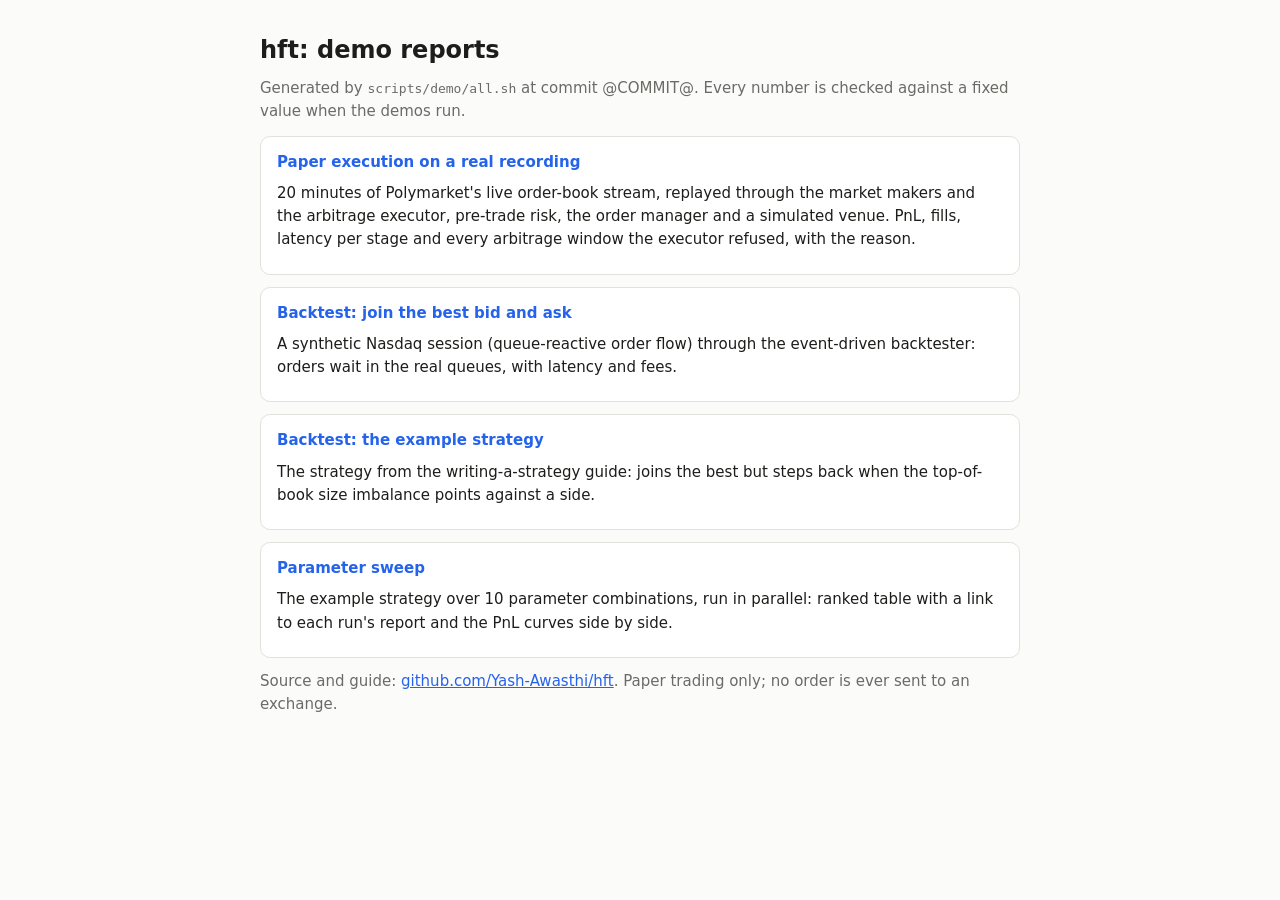
==== scripts/demo/index.html @ 0e2c983c "Sweep parameters in parallel and publish the demo reports itch_backtest --sweep runs every combinati" ====
<!doctype html>
<html lang="en">
<head>
<meta charset="utf-8">
<meta name="viewport" content="width=device-width,initial-scale=1">
<title>hft demo reports</title>
<style>
:root{--bg:#fbfbfa;--fg:#1d1d1b;--muted:#6b6b66;--line:#e2e1dc;--card:#fff;--link:#2563eb}
@media(prefers-color-scheme:dark){:root{--bg:#141413;--fg:#ecebe6;--muted:#9c9b95;--line:#2e2e2b;--card:#1d1d1b;--link:#60a5fa}}
body{margin:0;background:var(--bg);color:var(--fg);font:15px/1.55 system-ui,sans-serif}
main{max-width:760px;margin:0 auto;padding:32px 16px 48px}h1{font-size:24px;margin:0 0 4px}
p{margin:8px 0}.muted{color:var(--muted)}a{color:var(--link)}
.card{display:block;background:var(--card);border:1px solid var(--line);border-radius:10px;padding:14px 16px;margin:12px 0;text-decoration:none;color:inherit}
.card b{color:var(--link)}code{font-size:13px}
</style>
</head>
<body>
<main>
<h1>hft: demo reports</h1>
<p class="muted">Generated by <code>scripts/demo/all.sh</code> at commit @COMMIT@. Every number is checked against a fixed value when the demos run.</p>

<a class="card" href="paper/report.html"><b>Paper execution on a real recording</b>
<p>20 minutes of Polymarket's live order-book stream, replayed through the market makers and the
arbitrage executor, pre-trade risk, the order manager and a simulated venue. PnL, fills, latency
per stage and every arbitrage window the executor refused, with the reason.</p></a>

<a class="card" href="backtest/naive/report.html"><b>Backtest: join the best bid and ask</b>
<p>A synthetic Nasdaq session (queue-reactive order flow) through the event-driven backtester:
orders wait in the real queues, with latency and fees.</p></a>

<a class="card" href="backtest/imbalance/report.html"><b>Backtest: the example strategy</b>
<p>The strategy from the writing-a-strategy guide: joins the best but steps back when the
top-of-book size imbalance points against a side.</p></a>

<a class="card" href="backtest/sweep/index.html"><b>Parameter sweep</b>
<p>The example strategy over 10 parameter combinations, run in parallel: ranked table with a link
to each run's report and the PnL curves side by side.</p></a>

<p class="muted">Source and guide: <a href="https://github.com/Yash-Awasthi/hft">github.com/Yash-Awasthi/hft</a>.
Paper trading only; no order is ever sent to an exchange.</p>
</main>
</body>
</html>
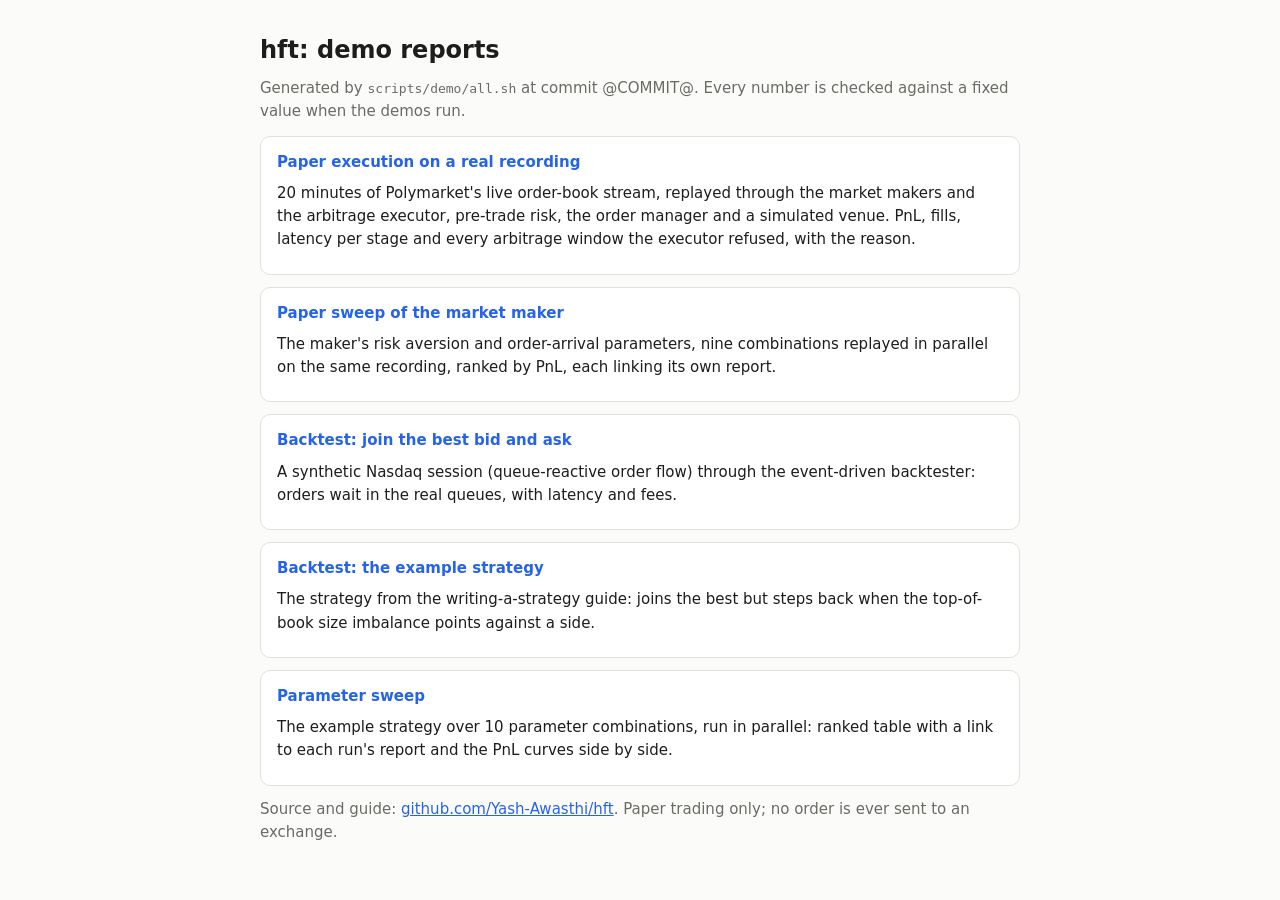
==== commit afa9c468: "Sweep paper replays in parallel; count pool mappings atomically pm_exec --sweep ranks exec.cfg combi" ====
--- a/scripts/demo/index.html
+++ b/scripts/demo/index.html
@@ -24,6 +24,10 @@
 arbitrage executor, pre-trade risk, the order manager and a simulated venue. PnL, fills, latency
 per stage and every arbitrage window the executor refused, with the reason.</p></a>
 
+<a class="card" href="paper-sweep/index.html"><b>Paper sweep of the market maker</b>
+<p>The maker's risk aversion and order-arrival parameters, nine combinations replayed in parallel on
+the same recording, ranked by PnL, each linking its own report.</p></a>
+
 <a class="card" href="backtest/naive/report.html"><b>Backtest: join the best bid and ask</b>
 <p>A synthetic Nasdaq session (queue-reactive order flow) through the event-driven backtester:
 orders wait in the real queues, with latency and fees.</p></a>
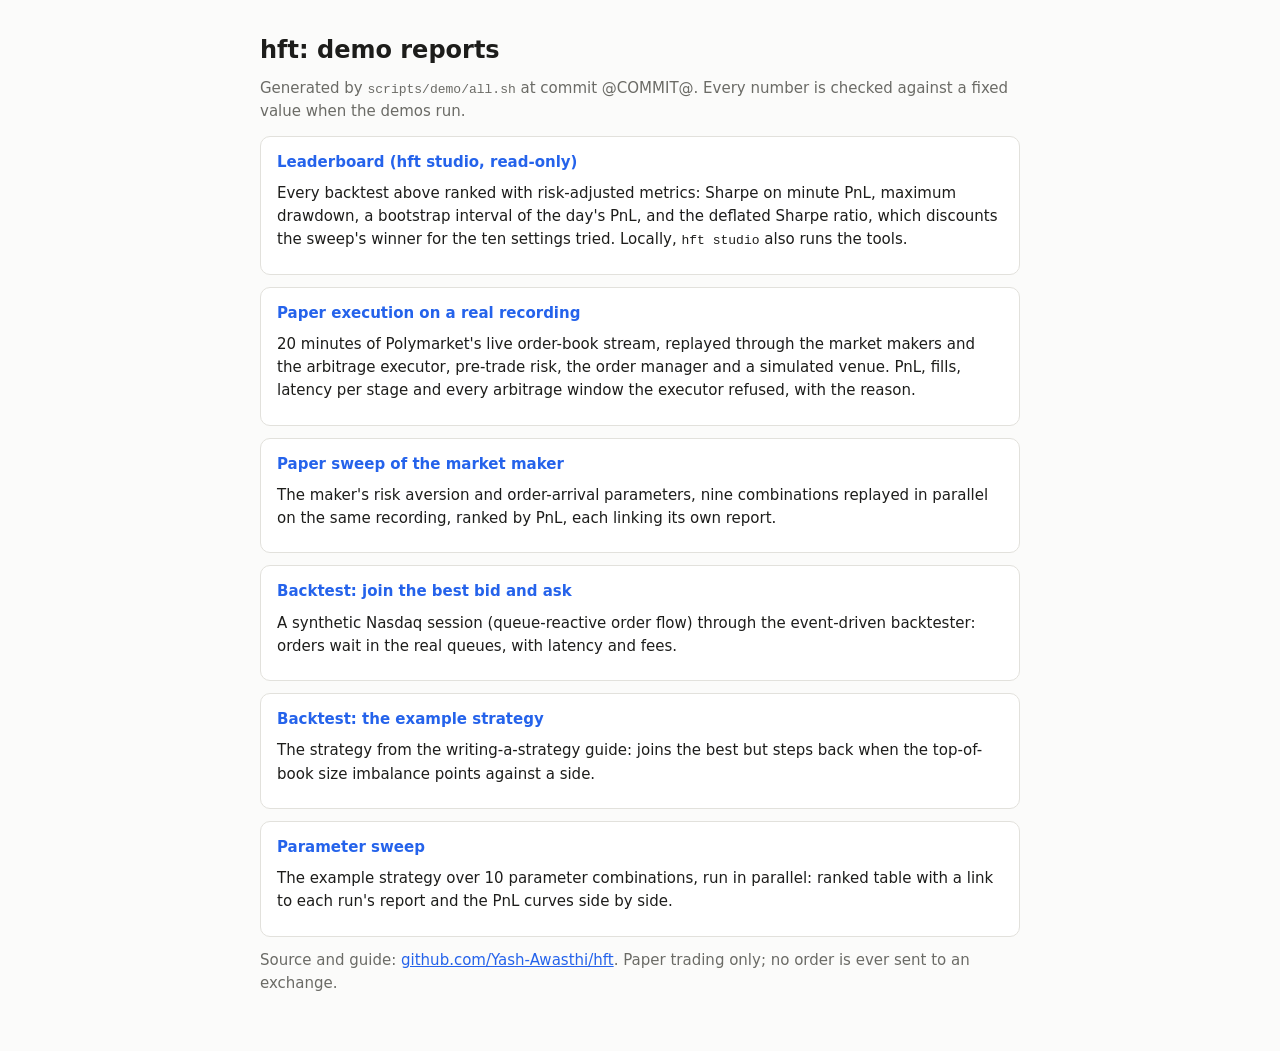
==== commit dfdb4d42: "Publish a read-only studio leaderboard with the demo reports hft studio --snapshot writes the UI ove" ====
--- a/scripts/demo/index.html
+++ b/scripts/demo/index.html
@@ -18,6 +18,11 @@
 <main>
 <h1>hft: demo reports</h1>
 <p class="muted">Generated by <code>scripts/demo/all.sh</code> at commit @COMMIT@. Every number is checked against a fixed value when the demos run.</p>
+
+<a class="card" href="studio/index.html"><b>Leaderboard (hft studio, read-only)</b>
+<p>Every backtest above ranked with risk-adjusted metrics: Sharpe on minute PnL, maximum drawdown,
+a bootstrap interval of the day's PnL, and the deflated Sharpe ratio, which discounts the sweep's
+winner for the ten settings tried. Locally, <code>hft studio</code> also runs the tools.</p></a>
 
 <a class="card" href="paper/report.html"><b>Paper execution on a real recording</b>
 <p>20 minutes of Polymarket's live order-book stream, replayed through the market makers and the
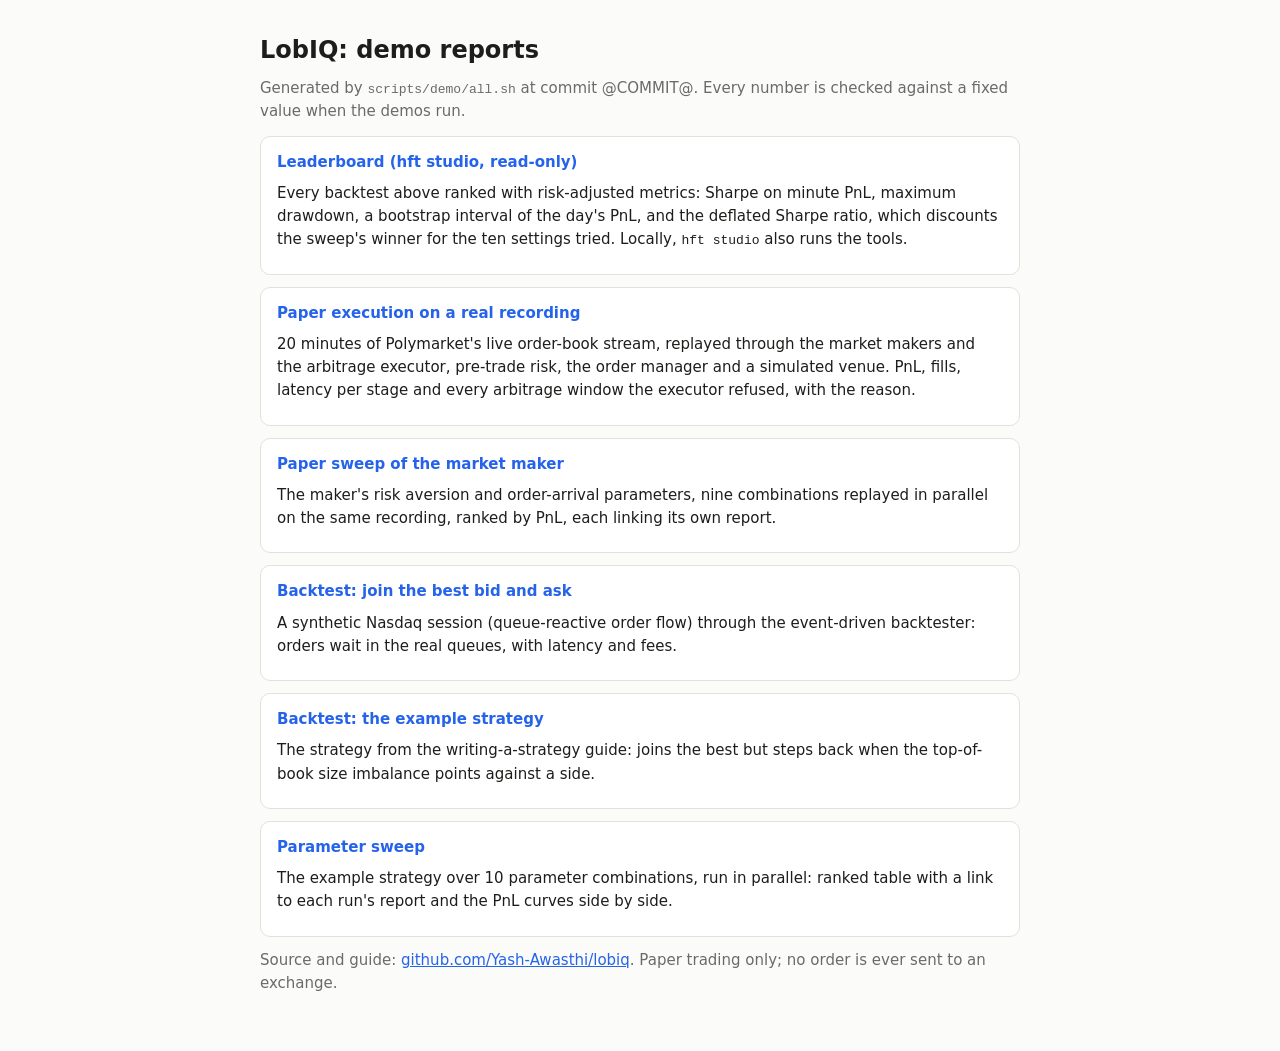
==== commit 1f4331d2: "Rename the project to LobIQ Repository, pages, container image and release archive move to lobiq; th" ====
--- a/scripts/demo/index.html
+++ b/scripts/demo/index.html
@@ -3,7 +3,7 @@
 <head>
 <meta charset="utf-8">
 <meta name="viewport" content="width=device-width,initial-scale=1">
-<title>hft demo reports</title>
+<title>LobIQ demo reports</title>
 <style>
 :root{--bg:#fbfbfa;--fg:#1d1d1b;--muted:#6b6b66;--line:#e2e1dc;--card:#fff;--link:#2563eb}
 @media(prefers-color-scheme:dark){:root{--bg:#141413;--fg:#ecebe6;--muted:#9c9b95;--line:#2e2e2b;--card:#1d1d1b;--link:#60a5fa}}
@@ -16,7 +16,7 @@
 </head>
 <body>
 <main>
-<h1>hft: demo reports</h1>
+<h1>LobIQ: demo reports</h1>
 <p class="muted">Generated by <code>scripts/demo/all.sh</code> at commit @COMMIT@. Every number is checked against a fixed value when the demos run.</p>
 
 <a class="card" href="studio/index.html"><b>Leaderboard (hft studio, read-only)</b>
@@ -45,7 +45,7 @@
 <p>The example strategy over 10 parameter combinations, run in parallel: ranked table with a link
 to each run's report and the PnL curves side by side.</p></a>
 
-<p class="muted">Source and guide: <a href="https://github.com/Yash-Awasthi/hft">github.com/Yash-Awasthi/hft</a>.
+<p class="muted">Source and guide: <a href="https://github.com/Yash-Awasthi/lobiq">github.com/Yash-Awasthi/lobiq</a>.
 Paper trading only; no order is ever sent to an exchange.</p>
 </main>
 </body>
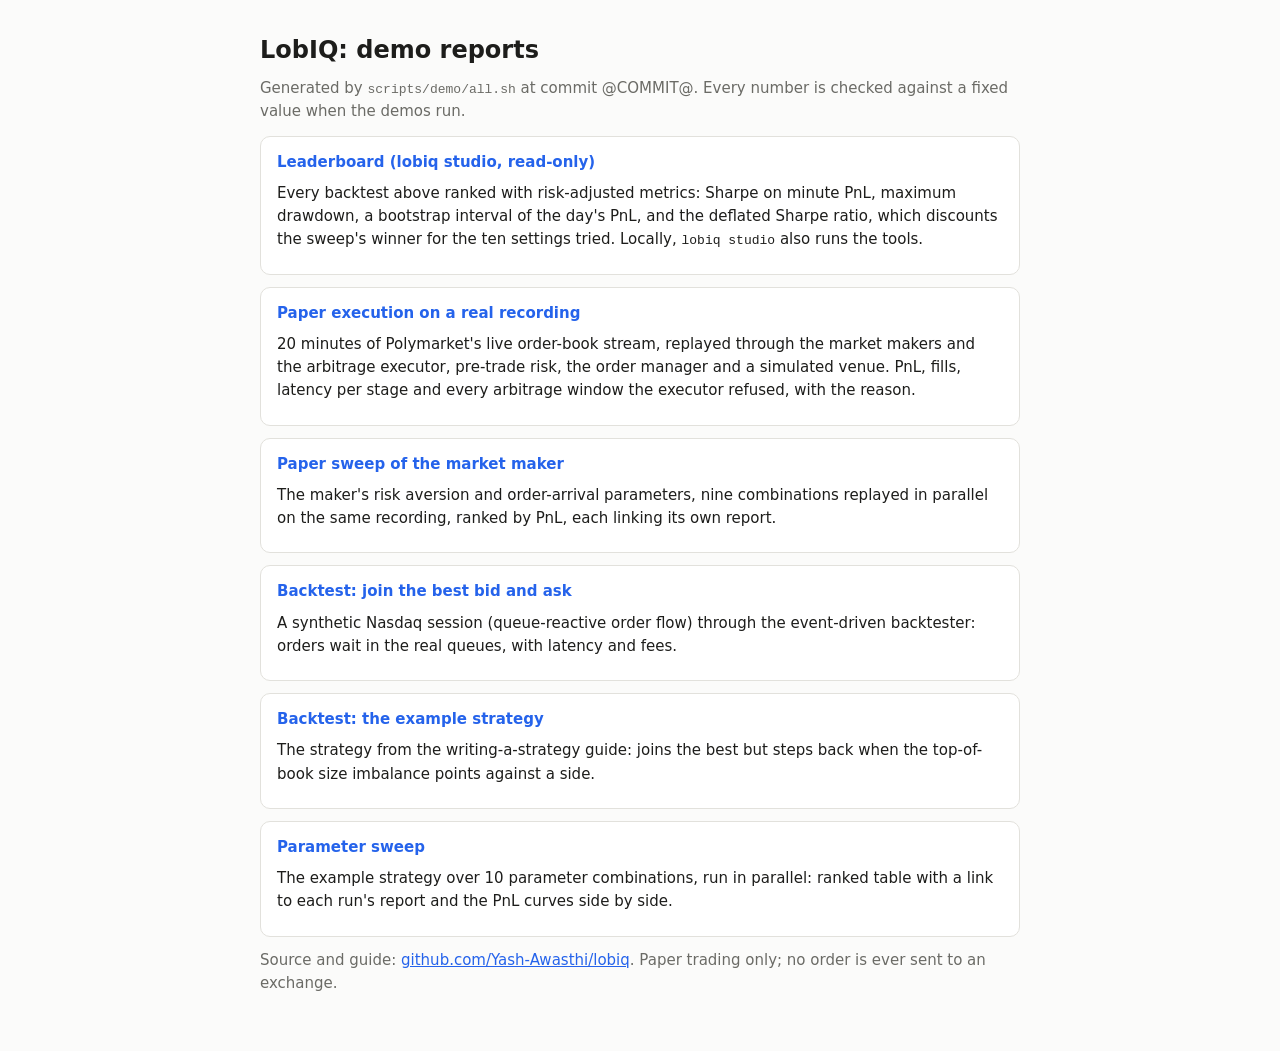
==== commit 397ae70c: "Rename the command to lobiq and add a Models tab Docs and UI say LobIQ (hft still works). Kyle, Glos" ====
--- a/scripts/demo/index.html
+++ b/scripts/demo/index.html
@@ -19,10 +19,10 @@
 <h1>LobIQ: demo reports</h1>
 <p class="muted">Generated by <code>scripts/demo/all.sh</code> at commit @COMMIT@. Every number is checked against a fixed value when the demos run.</p>
 
-<a class="card" href="studio/index.html"><b>Leaderboard (hft studio, read-only)</b>
+<a class="card" href="studio/index.html"><b>Leaderboard (lobiq studio, read-only)</b>
 <p>Every backtest above ranked with risk-adjusted metrics: Sharpe on minute PnL, maximum drawdown,
 a bootstrap interval of the day's PnL, and the deflated Sharpe ratio, which discounts the sweep's
-winner for the ten settings tried. Locally, <code>hft studio</code> also runs the tools.</p></a>
+winner for the ten settings tried. Locally, <code>lobiq studio</code> also runs the tools.</p></a>
 
 <a class="card" href="paper/report.html"><b>Paper execution on a real recording</b>
 <p>20 minutes of Polymarket's live order-book stream, replayed through the market makers and the
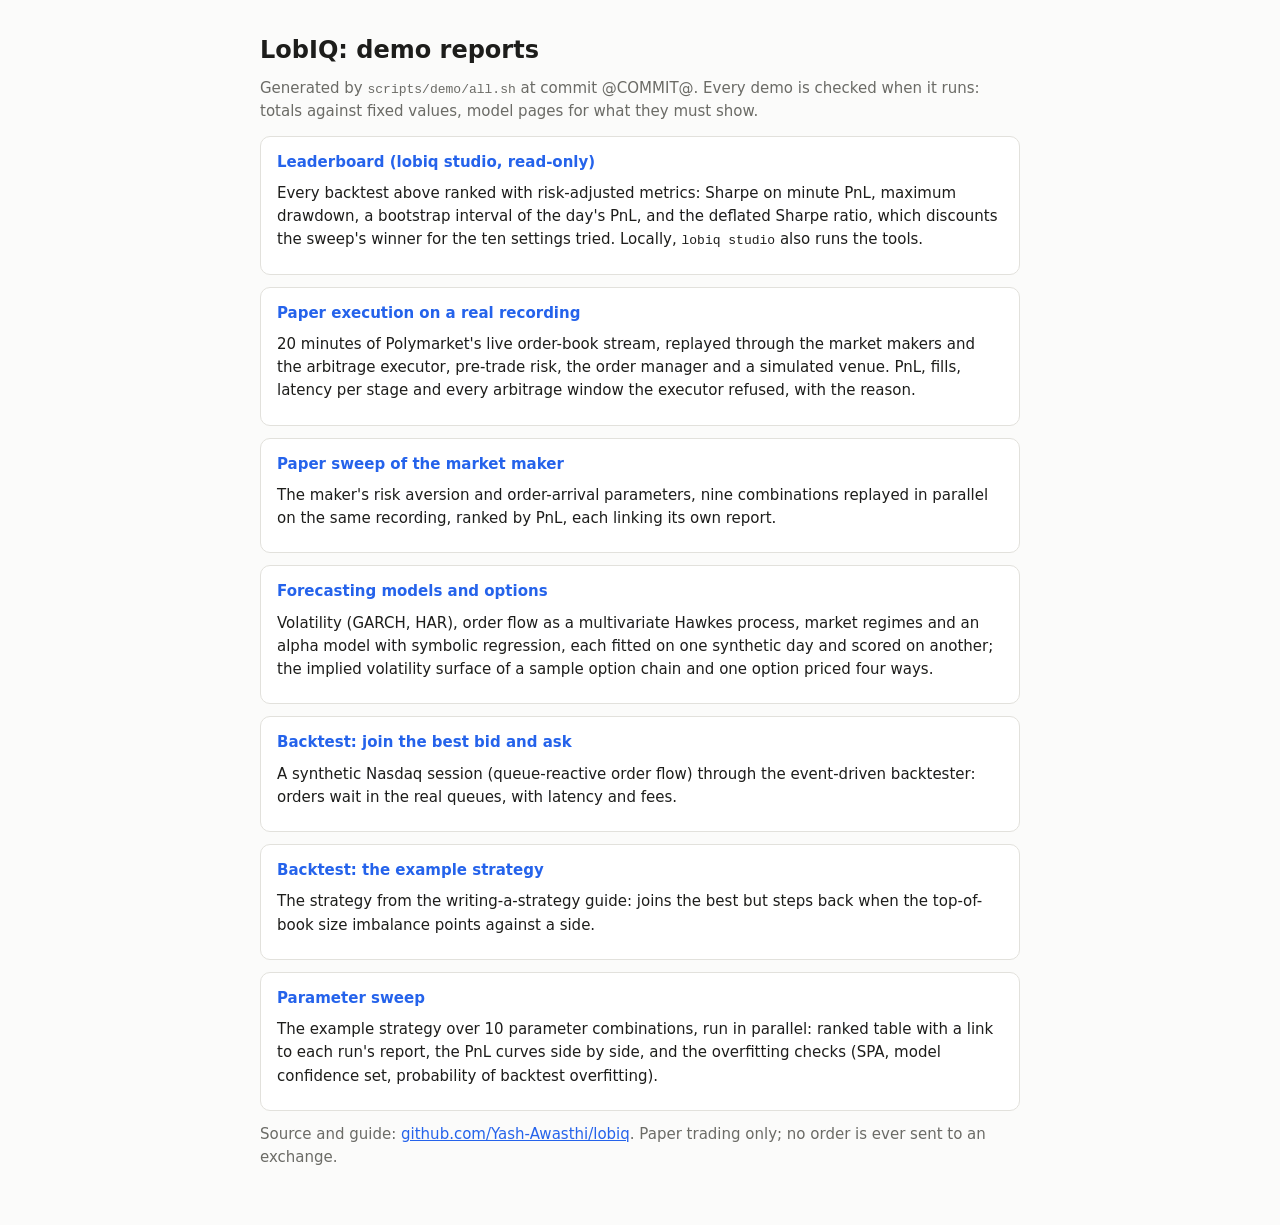
==== commit 8c3431d0: "Show every new tool in the studio and on the published site Analysis tab gains the SVI surface and e" ====
--- a/scripts/demo/index.html
+++ b/scripts/demo/index.html
@@ -17,7 +17,7 @@
 <body>
 <main>
 <h1>LobIQ: demo reports</h1>
-<p class="muted">Generated by <code>scripts/demo/all.sh</code> at commit @COMMIT@. Every number is checked against a fixed value when the demos run.</p>
+<p class="muted">Generated by <code>scripts/demo/all.sh</code> at commit @COMMIT@. Every demo is checked when it runs: totals against fixed values, model pages for what they must show.</p>
 
 <a class="card" href="studio/index.html"><b>Leaderboard (lobiq studio, read-only)</b>
 <p>Every backtest above ranked with risk-adjusted metrics: Sharpe on minute PnL, maximum drawdown,
@@ -33,6 +33,11 @@
 <p>The maker's risk aversion and order-arrival parameters, nine combinations replayed in parallel on
 the same recording, ranked by PnL, each linking its own report.</p></a>
 
+<a class="card" href="models/index.html"><b>Forecasting models and options</b>
+<p>Volatility (GARCH, HAR), order flow as a multivariate Hawkes process, market regimes and an alpha
+model with symbolic regression, each fitted on one synthetic day and scored on another; the implied
+volatility surface of a sample option chain and one option priced four ways.</p></a>
+
 <a class="card" href="backtest/naive/report.html"><b>Backtest: join the best bid and ask</b>
 <p>A synthetic Nasdaq session (queue-reactive order flow) through the event-driven backtester:
 orders wait in the real queues, with latency and fees.</p></a>
@@ -43,7 +48,8 @@
 
 <a class="card" href="backtest/sweep/index.html"><b>Parameter sweep</b>
 <p>The example strategy over 10 parameter combinations, run in parallel: ranked table with a link
-to each run's report and the PnL curves side by side.</p></a>
+to each run's report, the PnL curves side by side, and the overfitting checks (SPA, model
+confidence set, probability of backtest overfitting).</p></a>
 
 <p class="muted">Source and guide: <a href="https://github.com/Yash-Awasthi/lobiq">github.com/Yash-Awasthi/lobiq</a>.
 Paper trading only; no order is ever sent to an exchange.</p>
